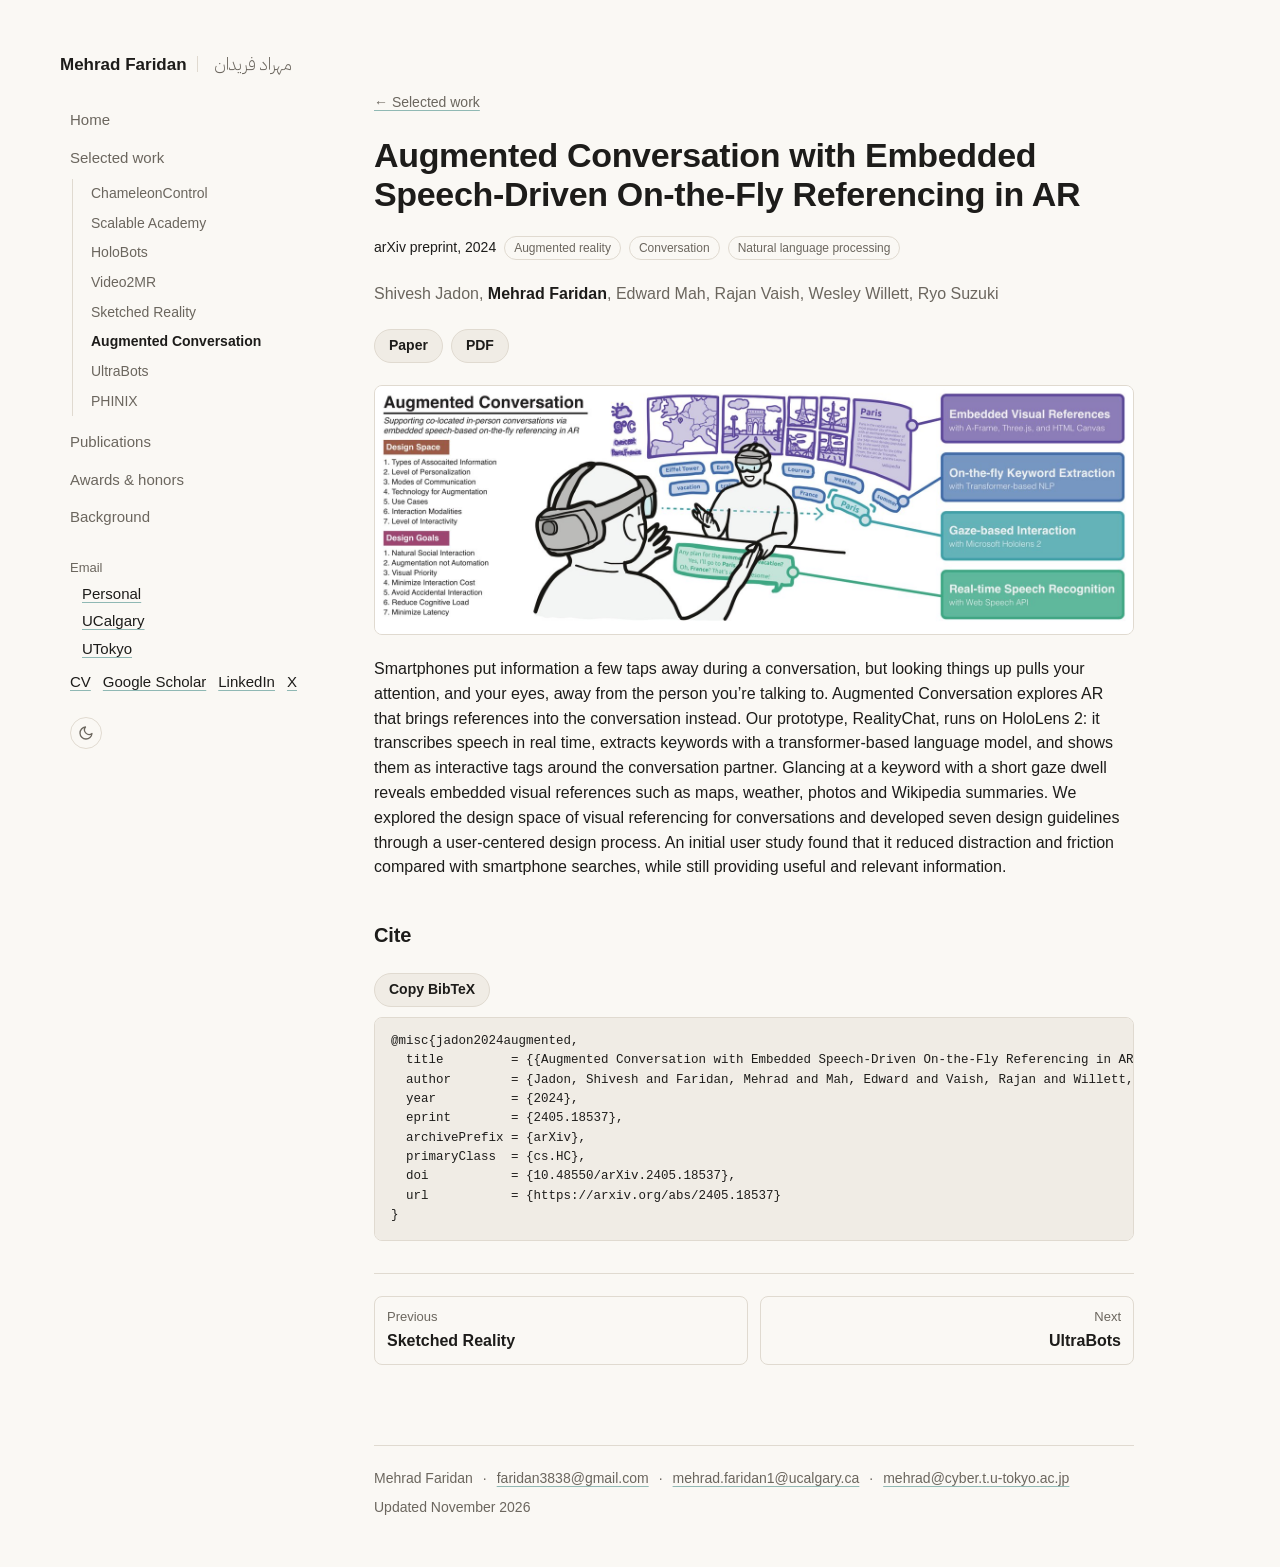
==== work/augmented-conversation/index.html @ f75992b8 "Merge main (email layout) Co-Authored-By: Claude Opus 5.5 <noreply@anthropic.com>" ====
<!doctype html>
<html lang="en">
<head>
<meta charset="utf-8">
<meta name="viewport" content="width=device-width, initial-scale=1, viewport-fit=cover">
<title>Augmented Conversation | Mehrad Faridan</title>
<meta name="description" content="AR that listens to a conversation and places relevant keywords, maps, photos and facts around the person you’re talking to, so you don’t have to reach for your phone.">
<link rel="canonical" href="https://mehradfaridan.github.io/work/augmented-conversation/">
<meta property="og:type" content="article">
<meta property="og:site_name" content="Mehrad Faridan">
<meta property="og:title" content="Augmented Conversation | Mehrad Faridan">
<meta property="og:description" content="AR that listens to a conversation and places relevant keywords, maps, photos and facts around the person you’re talking to, so you don’t have to reach for your phone.">
<meta property="og:url" content="https://mehradfaridan.github.io/work/augmented-conversation/">
<meta property="og:image" content="https://mehradfaridan.github.io/images/og/augmented-conversation.jpg">
<meta property="og:image:width" content="1200">
<meta property="og:image:height" content="630">
<meta name="twitter:card" content="summary_large_image">
<meta name="twitter:site" content="@MehradFaridan">
<link rel="stylesheet" href="/assets/site.css">
<script src="/assets/theme.js"></script>
<script src="/assets/analytics.js" defer></script>
<script src="/assets/nav.js" defer></script>
</head>
<body>

<div class="shell">
  <header class="topbar">
    <a class="brand" href="/#top">Mehrad Faridan<span class="sep" aria-hidden="true"></span> <span class="native" lang="fa" dir="rtl">مهراد فریدان</span></a>
    <button type="button" class="menu-btn" aria-label="Open menu" aria-expanded="false" aria-controls="sidebar"><svg viewBox="0 0 24 24" fill="none" stroke="currentColor" stroke-width="2" stroke-linecap="round" aria-hidden="true"><path d="M4 7h16M4 12h16M4 17h16"/></svg></button>
  </header>

  <aside class="sidebar" id="sidebar" aria-label="Site navigation">
    <div class="side-head">
      <a class="brand" href="/#top">Mehrad Faridan<span class="sep" aria-hidden="true"></span> <span class="native" lang="fa" dir="rtl">مهراد فریدان</span></a>
      <button type="button" class="menu-close" aria-label="Close menu"><svg viewBox="0 0 24 24" fill="none" stroke="currentColor" stroke-width="2" stroke-linecap="round" aria-hidden="true"><path d="M6 6l12 12M18 6L6 18"/></svg></button>
    </div>
    <nav class="side-nav" aria-label="Sections">
      <a href="/#top" data-section="top">Home</a>
      <a href="/#work" data-section="work">Selected work</a>
      <ul class="side-projects">
          <li><a href="/work/chameleoncontrol/">ChameleonControl</a></li>
          <li><a href="/work/scalable-academy/">Scalable Academy</a></li>
          <li><a href="/work/holobots/">HoloBots</a></li>
          <li><a href="/work/video2mr/">Video2MR</a></li>
          <li><a href="/work/sketched-reality/">Sketched Reality</a></li>
          <li><a href="/work/augmented-conversation/" aria-current="page">Augmented Conversation</a></li>
          <li><a href="/work/ultrabots/">UltraBots</a></li>
          <li><a href="/work/phinix/">PHINIX</a></li>
      </ul>
      <a href="/#publications" data-section="publications">Publications</a>
      <a href="/#awards" data-section="awards">Awards &amp; honors</a>
      <a href="/#background" data-section="background">Background</a>
    </nav>
    <div class="side-links">
      <div class="side-email"><span>Email</span><a href="mailto:faridan3838@gmail.com" title="faridan3838@gmail.com">Personal</a><a href="mailto:mehrad.faridan1@ucalgary.ca" title="mehrad.faridan1@ucalgary.ca">UCalgary</a><a href="mailto:mehrad@cyber.t.u-tokyo.ac.jp" title="mehrad@cyber.t.u-tokyo.ac.jp">UTokyo</a></div>
      <a href="/Mehrad_Faridan_CV.pdf">CV</a>
      <a href="https://scholar.google.ca/citations?user=amh7v2EAAAAJ&amp;hl=en">Google Scholar</a>
      <a href="https://www.linkedin.com/in/mehradfaridan/">LinkedIn</a>
      <a href="https://x.com/MehradFaridan">X</a>
    </div>
    <button type="button" class="theme-toggle" aria-label="Switch color theme"><svg class="moon" viewBox="0 0 24 24" fill="none" stroke="currentColor" stroke-width="2" stroke-linecap="round" stroke-linejoin="round" aria-hidden="true"><path d="M21 12.8A9 9 0 1 1 11.2 3a7 7 0 0 0 9.8 9.8z"/></svg><svg class="sun" viewBox="0 0 24 24" fill="none" stroke="currentColor" stroke-width="2" stroke-linecap="round" aria-hidden="true"><circle cx="12" cy="12" r="4"/><path d="M12 2v2M12 20v2M4.9 4.9l1.4 1.4M17.7 17.7l1.4 1.4M2 12h2M20 12h2M4.9 19.1l1.4-1.4M17.7 6.3l1.4-1.4"/></svg></button>
  </aside>
  <div class="scrim" hidden></div>

  <div class="wrap">

  <main>
    <article class="paper">
      <a class="crumb" href="/#work">← Selected work</a>
      <h1>Augmented Conversation with Embedded Speech-Driven On-the-Fly Referencing in AR</h1>
      <div class="tags"><span>arXiv preprint, 2024</span><span class="chip">Augmented reality</span><span class="chip">Conversation</span><span class="chip">Natural language processing</span></div>
      <p class="authors">Shivesh Jadon, <b>Mehrad Faridan</b>, Edward Mah, Rajan Vaish, Wesley Willett, Ryo Suzuki</p>
      <div class="buttons"><a class="btn" href="https://arxiv.org/abs/2405.18537">Paper</a><a class="btn" href="https://arxiv.org/pdf/2405.18537">PDF</a></div>
      <figure class="hero"><img src="/images/augmented-conversation.jpg" alt="Two people talking; one wears an AR headset and sees keywords from the conversation, such as Paris and Eiffel Tower, plus a map, photos, weather and a Wikipedia summary floating around the other person"></figure>
      <p>Smartphones put information a few taps away during a conversation, but looking things up pulls your attention, and your eyes, away from the person you’re talking to. Augmented Conversation explores AR that brings references into the conversation instead. Our prototype, RealityChat, runs on HoloLens 2: it transcribes speech in real time, extracts keywords with a transformer-based language model, and shows them as interactive tags around the conversation partner. Glancing at a keyword with a short gaze dwell reveals embedded visual references such as maps, weather, photos and Wikipedia summaries. We explored the design space of visual referencing for conversations and developed seven design guidelines through a user-centered design process. An initial user study found that it reduced distraction and friction compared with smartphone searches, while still providing useful and relevant information.</p>
      <h2 id="cite">Cite</h2>
      <div class="cite">
        <button type="button" class="btn" data-copy="bibtex">Copy BibTeX</button>
        <pre id="bibtex">@misc{jadon2024augmented,
  title         = {{Augmented Conversation with Embedded Speech-Driven On-the-Fly Referencing in AR}},
  author        = {Jadon, Shivesh and Faridan, Mehrad and Mah, Edward and Vaish, Rajan and Willett, Wesley and Suzuki, Ryo},
  year          = {2024},
  eprint        = {2405.18537},
  archivePrefix = {arXiv},
  primaryClass  = {cs.HC},
  doi           = {10.48550/arXiv.2405.18537},
  url           = {https://arxiv.org/abs/2405.18537}
}</pre>
      </div>
      <nav class="pager" aria-label="More projects">
        <a class="prev" href="/work/sketched-reality/"><small>Previous</small><b>Sketched Reality</b></a>
        <a class="next" href="/work/ultrabots/"><small>Next</small><b>UltraBots</b></a>
      </nav>
    </article>
  </main>

  <footer>
    <div class="contact"><span>Mehrad Faridan</span><span><a href="mailto:faridan3838@gmail.com">faridan3838@gmail.com</a></span><span><a href="mailto:mehrad.faridan1@ucalgary.ca">mehrad.faridan1@ucalgary.ca</a></span><span><a href="mailto:mehrad@cyber.t.u-tokyo.ac.jp">mehrad@cyber.t.u-tokyo.ac.jp</a></span></div>
    <span>Updated November 2026</span>
  </footer>
  </div>
</div>

<script src="/assets/copy.js" defer></script>
</body>
</html>
---- assets/site.css ----
/* Layout: one quiet 720px column, Nandi-style: intro, work grouped by research theme, full list, background.
   Colors: light is warm paper with a deep teal accent; dark is charcoal with a soft green accent.
   Follows the system setting unless the visitor picks one with the header toggle (data-theme on <html>). */
:root {
  --bg: #faf8f4;
  --surface: #f0ece5;
  --line: #e0dad0;
  --fg: #1d1c1a;
  --muted: #6b665e;
  --accent: #0e6b66;
  --accent-ink: #ffffff;
  --tag: #e8e2d8;
  --wash: rgba(14,107,102,0.07);
  --underline: rgba(14,107,102,0.45);
  --underline-soft: rgba(14,107,102,0.35);
  --award: #0e6b66;
  --award-ink: #ffffff;
  --font: "Helvetica Neue", Helvetica, Arial, sans-serif;
  --mono: ui-monospace, "SF Mono", Menlo, Consolas, monospace;
  color-scheme: light;
}
@media (prefers-color-scheme: dark) {
  :root:not([data-theme="light"]) {
    --bg: #151515; --surface: #1f1f1f; --line: #2f2f2f; --fg: #ececec; --muted: #9b9b9b; --tag: #272727;
    --accent: #8fd0a8; --accent-ink: #1d1c1a; --wash: rgba(143,208,168,0.09);
    --underline: rgba(143,208,168,0.45); --underline-soft: rgba(143,208,168,0.35);
    --award: #8fd0a8; --award-ink: #1d1c1a; color-scheme: dark;
  }
}
:root[data-theme="dark"] {
  --bg: #151515; --surface: #1f1f1f; --line: #2f2f2f; --fg: #ececec; --muted: #9b9b9b; --tag: #272727;
  --accent: #8fd0a8; --accent-ink: #1d1c1a; --wash: rgba(143,208,168,0.09);
  --underline: rgba(143,208,168,0.45); --underline-soft: rgba(143,208,168,0.35);
  --award: #8fd0a8; --award-ink: #1d1c1a; color-scheme: dark;
}

* { box-sizing: border-box; }
img { max-width: 100%; }
[hidden]:not([hidden=until-found i]) { display: none !important; }
body {
  background: var(--bg); color: var(--fg); font-family: var(--font);
  font-size: 16px; line-height: 1.55; -webkit-font-smoothing: antialiased;
  padding-left: max(16px, env(safe-area-inset-left, 0px));
  padding-right: max(16px, env(safe-area-inset-right, 0px));
}
body::before { content: ""; position: fixed; inset: 0 0 auto; height: env(safe-area-inset-top, 0px); z-index: 10; background: var(--bg); }
a { color: inherit; text-decoration: underline; text-decoration-color: var(--underline); text-underline-offset: 3px; }
a:hover { text-decoration-color: var(--accent); }
a:focus-visible { outline: 2px solid var(--accent); outline-offset: 2px; border-radius: 2px; }
.wrap { max-width: 720px; margin: 0 auto; }

.brand { font-weight: 700; text-decoration: none; white-space: nowrap; }

main { display: flex; flex-direction: column; gap: 64px; padding-block: 48px 40px; }
h1 { font-size: clamp(30px, 5vw, 38px); line-height: 1.15; margin: 0 0 14px; letter-spacing: -0.01em; }
h2 { font-size: 24px; margin: 0 0 20px; letter-spacing: -0.005em; text-wrap: balance; }
h3 { font-size: 18px; margin: 0; text-wrap: balance; }
p { margin: 0; }

.intro { display: grid; grid-template-columns: 200px 1fr; gap: 24px; align-items: start; }
.intro-text { display: flex; flex-direction: column; gap: 14px; min-width: 0; }
.photo {
  width: 200px; aspect-ratio: 1 / 1.15; max-width: 100%; border-radius: 8px;
  background: var(--surface); border: 1px solid var(--line);
  display: grid; place-items: center;
}
img.photo { display: block; height: auto; object-fit: cover; }
.photo span { font-size: 40px; font-weight: 300; letter-spacing: 0.06em; color: var(--muted); }
.looking { font-size: 18px; line-height: 1.45; font-weight: 700; text-wrap: pretty; }
.looking em { font-style: normal; color: var(--accent); }
.stack { font-size: 14px; color: var(--muted); }
.stack b { color: var(--fg); font-weight: 700; }
.links { display: flex; flex-wrap: wrap; gap: 6px 18px; font-size: 15px; color: var(--muted); }
.links span { user-select: all; }


.lede { font-size: clamp(22px, 3.4vw, 26px); line-height: 1.25; font-weight: 700; margin: 0 0 36px; text-wrap: balance; }
.lede em { font-style: normal; color: var(--accent); }
.theme { display: flex; flex-direction: column; gap: 8px; }
.theme + .theme { margin-top: 44px; }
.theme > p { color: var(--muted); max-width: 62ch; }
.projects { display: flex; flex-direction: column; gap: 26px; margin-top: 18px; }
.project { display: grid; grid-template-columns: 200px 1fr; gap: 20px; align-items: start; }
.project > div { min-width: 0; display: flex; flex-direction: column; gap: 6px; }
.media {
  width: 200px; max-width: 100%; aspect-ratio: 16 / 9; border-radius: 6px; border: 1px dashed var(--line);
  background: repeating-linear-gradient(135deg, var(--surface) 0 10px, var(--tag) 10px 20px);
  display: grid; place-items: center; color: var(--muted); font-size: 12px; text-align: center; padding: 8px;
}
.meta { display: flex; flex-wrap: wrap; gap: 6px; align-items: center; font-size: 13px; color: var(--muted); }
.pill { font-size: 12px; font-weight: 700; padding: 2px 9px; border-radius: 999px; background: var(--award); color: var(--award-ink); }
.project p { font-size: 15px; }
.role { color: var(--muted); font-size: 14px; }

.pubs { display: flex; flex-direction: column; gap: 18px; }
.pub { display: grid; grid-template-columns: 44px 1fr; gap: 12px; font-size: 15px; }
.pub .tag { font-family: var(--mono); font-size: 13px; color: var(--muted); padding-top: 2px; }
.pub .t { font-weight: 700; display: block; }
.pub .a { color: var(--muted); display: block; }
.pub .a b { color: var(--fg); }
.pub .v { color: var(--muted); font-size: 14px; }
.note { color: var(--muted); font-size: 13px; margin-top: 6px; }

.bg { display: flex; flex-direction: column; gap: 16px; }
.bg-row { display: grid; grid-template-columns: 140px 1fr; gap: 20px; font-size: 15px; }
.bg-row .when { color: var(--muted); font-variant-numeric: tabular-nums; }
.bg-row .sub { color: var(--muted); display: block; }

/* Background timeline: assets/timeline.js draws the lines in the left gutter */
.tl { list-style: none; margin: 0; padding: 0; position: relative; display: flex; flex-direction: column; gap: 30px; }
.tl.drawn, .tl.drawn + .tl-edu { padding-left: 64px; }
.tl svg { position: absolute; left: 0; top: 0; overflow: visible; pointer-events: none; }
.tl path { fill: none; stroke: var(--accent); stroke-width: 2; stroke-linecap: round; }
.tl circle { fill: var(--bg); stroke: var(--accent); stroke-width: 2; }
.tl .tl-row { display: block; font-size: 15px; }
.tl .tl-row .when { display: block; font-size: 13px; line-height: 18px; margin-bottom: 2px; }
.tl-edu { margin: 30px 0 0; font-size: 15px; color: var(--muted); }

footer { border-top: 1px solid var(--line); padding-block: 22px 40px; color: var(--muted); font-size: 14px; display: flex; flex-wrap: wrap; justify-content: space-between; gap: 8px; }
footer .contact { flex-basis: 100%; display: flex; flex-wrap: wrap; gap: 4px 0; }
footer .contact > span + span::before { content: "·"; margin: 0 10px; }
@media (max-width: 600px) {
  footer .contact { flex-direction: column; }
  footer .contact > span + span::before { content: none; }
}

.lede { margin: 0 0 36px; text-wrap: balance; }
.flip-verb { background: none; border: 0; padding: 0; margin: 0; font: inherit; line-height: inherit; color: var(--accent); cursor: pointer; vertical-align: baseline; }
.flip-verb:focus-visible { outline: 2px solid var(--accent); outline-offset: 3px; border-radius: 3px; }
.verb-roll { display: inline-grid; vertical-align: baseline; transition: width .6s cubic-bezier(.2,.7,.2,1); overflow: hidden; clip-path: inset(0 -0.2em -0.3em); line-height: inherit; }
.verb-roll .w { text-decoration: underline; text-decoration-thickness: 3px; text-underline-offset: 0.18em; text-decoration-color: var(--accent); }
.verb-roll > span { grid-area: 1 / 1; white-space: nowrap; justify-self: start; }
.roll-in { animation: rollIn .6s cubic-bezier(.2,.7,.2,1) both; }
.roll-out { animation: rollOut .6s cubic-bezier(.2,.7,.2,1) both; }
@keyframes rollIn { from { opacity: 0; transform: translateY(100%); } to { opacity: 1; transform: none; } }
@keyframes rollOut { from { opacity: 1; transform: none; } to { opacity: 0; transform: translateY(-100%); } }
.project { padding: 10px 12px; margin: -10px -12px; border-radius: 8px; scroll-margin-top: 90px;
  background-image: linear-gradient(90deg, var(--wash), var(--wash)); background-repeat: no-repeat; background-size: 0 100%;
  transition: background-size .6s cubic-bezier(.2,.7,.2,1), box-shadow .3s; }
.project.is-on { background-size: 100% 100%; box-shadow: inset 3px 0 0 var(--accent); }
.project.is-on h3 { color: var(--accent); }
.project.is-on .media { border-color: var(--accent); border-style: solid; }
.verb-tag { display: none; }
.project.is-on .verb-tag { display: inline-block; margin-left: 10px; vertical-align: 2px; font-size: 12px; font-weight: 700; padding: 1px 8px; border-radius: 999px; background: var(--accent); color: var(--accent-ink); animation: tagIn .5s cubic-bezier(.2,.7,.2,1) both; }
@keyframes tagIn { from { opacity: 0; transform: translateY(4px); } to { opacity: 1; transform: none; } }
@media (prefers-reduced-motion: reduce) {
  .roll-in, .roll-out, .project.is-on .verb-tag { animation: none; }
  .roll-out { display: none; }
  .verb-roll, .project { transition: none; }
}

@media (max-width: 600px) {
  .intro { grid-template-columns: 1fr; }
  .photo { width: 168px; }
  .project { grid-template-columns: 1fr; }
  .media { width: 100%; }
  .bg-row { grid-template-columns: 1fr; gap: 2px 0; }
}
@media (prefers-reduced-motion: reduce) { html { scroll-behavior: auto; } }
html { scroll-behavior: smooth; }
section { scroll-margin-top: 80px; }

/* Linked work cards: the whole card is a link to the project page. */
a.project { color: inherit; text-decoration: none; }
a.project:hover h3 { text-decoration: underline; text-decoration-color: var(--accent); text-underline-offset: 3px; }
a.project:focus-visible { outline: 2px solid var(--accent); outline-offset: 2px; }
.thumb { width: 200px; max-width: 100%; aspect-ratio: 16 / 9; border-radius: 6px; border: 1px solid var(--line); background: #fff; overflow: hidden; }
.thumb img { display: block; width: 100%; height: 100%; object-fit: cover; }
.project.is-on .thumb { border-color: var(--accent); }
.pub-links { display: flex; flex-wrap: wrap; gap: 4px 14px; font-size: 14px; margin-top: 2px; }
.pub .t a { text-decoration-color: var(--underline-soft); }

/* Project pages */
.crumb { font-size: 14px; color: var(--muted); }
.crumb a { text-decoration: none; }
.crumb a:hover { color: var(--fg); }
.paper { display: flex; flex-direction: column; gap: 22px; padding-block: 36px 40px; }
.paper h1 { font-size: clamp(26px, 4.4vw, 34px); margin: 0; text-wrap: balance; }
.paper .tags { display: flex; flex-wrap: wrap; gap: 6px 8px; align-items: center; font-size: 14px; }
.chip { font-size: 12px; padding: 2px 9px; border-radius: 999px; border: 1px solid var(--line); color: var(--muted); }
.authors { color: var(--muted); }
.authors b { color: var(--fg); }
.authors .eq { font-size: 13px; display: block; margin-top: 2px; }
.buttons { display: flex; flex-wrap: wrap; gap: 8px; }
.btn { font-size: 14px; font-weight: 700; text-decoration: none; padding: 6px 14px; border-radius: 999px; border: 1px solid var(--line); background: var(--surface); color: var(--fg); cursor: pointer; font-family: inherit; line-height: 1.4; }
.btn:hover { border-color: var(--accent); color: var(--accent); }
.hero { margin: 0; border-radius: 8px; border: 1px solid var(--line); background: #fff; overflow: hidden; }
.hero img { display: block; width: 100%; height: auto; }
.hero.tall img { max-height: 460px; width: auto; margin: 0 auto; }
.hero.empty { aspect-ratio: 16 / 7; display: grid; place-items: center; color: var(--muted); font-size: 13px; text-align: center; padding: 16px;
  background: repeating-linear-gradient(135deg, var(--surface) 0 10px, var(--tag) 10px 20px); border-style: dashed; }
.paper h2 { font-size: 20px; margin: 18px 0 0; }
.videos { display: grid; gap: 20px; }
.video { display: flex; flex-direction: column; gap: 8px; }
.video span { font-size: 14px; color: var(--muted); }
.frame { position: relative; aspect-ratio: 16 / 9; border-radius: 8px; overflow: hidden; background: var(--surface); }
.frame iframe { position: absolute; inset: 0; width: 100%; height: 100%; border: 0; }
.cite { display: flex; flex-direction: column; gap: 10px; align-items: flex-start; }
.cite pre { margin: 0; width: 100%; overflow-x: auto; padding: 14px 16px; border-radius: 8px; background: var(--surface); border: 1px solid var(--line); font: 12.5px/1.55 var(--mono); color: var(--fg); }
.pager { display: grid; grid-template-columns: 1fr 1fr; gap: 12px; border-top: 1px solid var(--line); padding-top: 22px; margin-top: 10px; }
.pager a { text-decoration: none; display: flex; flex-direction: column; gap: 2px; padding: 10px 12px; border-radius: 8px; border: 1px solid var(--line); min-width: 0; }
.pager a:hover { border-color: var(--accent); }
.pager small { color: var(--muted); font-size: 13px; }
.pager b { overflow-wrap: anywhere; }
.pager .next { text-align: right; grid-column: 2; }
@media (max-width: 600px) {
  .thumb { width: 100%; }
  .paper { padding-block: 24px 32px; gap: 18px; }
}
.project > .thumb { display: block; }
@media (max-width: 600px) {
  .brand { white-space: nowrap; }
}
.btn.placeholder { border-style: dashed; color: var(--muted); background: transparent; cursor: default; font-weight: 400; }
.btn.placeholder:hover { border-color: var(--line); color: var(--muted); }
.frame.empty { display: grid; place-items: center; color: var(--muted); font-size: 13px; border: 1px dashed var(--line);
  background: repeating-linear-gradient(135deg, var(--surface) 0 10px, var(--tag) 10px 20px); }

/* Light/dark toggle in the header */
.theme-toggle { display: inline-grid; place-items: center; width: 32px; height: 32px; padding: 0; border-radius: 999px; border: 1px solid var(--line); background: none; color: var(--muted); cursor: pointer; }
.theme-toggle:hover { color: var(--fg); border-color: var(--muted); }
.theme-toggle:focus-visible { outline: 2px solid var(--accent); outline-offset: 2px; }
.theme-toggle svg { width: 16px; height: 16px; }
.theme-toggle .sun { display: none; }
:root[data-theme="dark"] .theme-toggle .sun { display: block; }
:root[data-theme="dark"] .theme-toggle .moon { display: none; }
@media (prefers-color-scheme: dark) {
  :root:not([data-theme="light"]) .theme-toggle .sun { display: block; }
  :root:not([data-theme="light"]) .theme-toggle .moon { display: none; }
}
@media (max-width: 600px) { .theme-toggle { width: 28px; height: 28px; } }
/* Name in Persian: IBM Plex Sans Arabic Light, subset to just the letters of the name (assets/fonts, OFL licensed) */
@font-face { font-family: "Name Persian"; src: url("/assets/fonts/plex-arabic-light-name.woff2") format("woff2"); font-weight: 300; font-style: normal; font-display: swap; }
.brand .sep { display: inline-block; width: 1px; height: 0.95em; background: var(--line); margin: 0 2px 0 10px; vertical-align: -0.12em; }
.brand .native { font-family: "Name Persian", "SF Arabic", "Geeza Pro", "Segoe UI", Tahoma, sans-serif; font-weight: 300; color: var(--muted); margin-left: 10px; unicode-bidi: isolate; }

/* PHINIX page: credits under borrowed media, a smaller figure, and self-hosted video */
.credit { font-size: 12px; color: var(--muted); margin-top: -14px; }
.hero.small { max-width: 360px; }
.frame video { position: absolute; inset: 0; width: 100%; height: 100%; background: #000; }

/* Collaborating organizations on each project card, from the papers' author affiliations */
.with { display: flex; flex-wrap: wrap; gap: 6px; margin-top: 4px; }
.with span { display: inline-flex; align-items: center; gap: 6px; font-size: 12px; color: var(--muted); padding: 2px 8px 2px 3px; border: 1px solid var(--line); border-radius: 999px; background: var(--surface); }
.with img { width: 18px; height: 18px; object-fit: contain; background: #fff; border-radius: 50%; padding: 2px; }

/* Site navigation: sticky sidebar on wide screens, slide-in menu below 1000px (like Nandi's) */
.shell { max-width: 720px; margin: 0 auto; }
.topbar { position: sticky; top: env(safe-area-inset-top, 0px); z-index: 20; display: flex; align-items: center; justify-content: space-between; gap: 12px; padding-block: 12px; background: var(--bg); border-bottom: 1px solid var(--line); }
.menu-btn, .menu-close { display: grid; place-items: center; width: 40px; height: 40px; padding: 0; border-radius: 10px; border: 1px solid var(--line); background: none; color: var(--fg); cursor: pointer; flex: none; }
.menu-btn svg, .menu-close svg { width: 20px; height: 20px; }
.menu-btn:focus-visible, .menu-close:focus-visible { outline: 2px solid var(--accent); outline-offset: 2px; }
.sidebar { position: fixed; inset: 0 auto 0 0; z-index: 40; width: min(320px, 86vw); overflow-y: auto; background: var(--bg); border-right: 1px solid var(--line);
  padding: 16px 20px 32px; display: flex; flex-direction: column; gap: 24px;
  transform: translateX(-102%); visibility: hidden; transition: transform .25s ease, visibility 0s linear .25s; }
.sidebar.open { transform: none; visibility: visible; transition: transform .25s ease; }
.scrim { position: fixed; inset: 0; z-index: 30; background: rgba(0, 0, 0, 0.45); }
.side-head { display: flex; align-items: center; justify-content: space-between; gap: 12px; }
.side-head .brand { font-size: 17px; }
.side-nav { display: flex; flex-direction: column; gap: 2px; }
.side-nav a { display: block; padding: 6px 10px; border-radius: 8px; color: var(--muted); text-decoration: none; font-size: 15px; }
.side-nav a:hover { color: var(--fg); background: var(--surface); }
.side-nav a.active, .side-nav a[aria-current="page"] { color: var(--fg); font-weight: 700; }
.side-projects { list-style: none; margin: 2px 0 6px 12px; padding: 0 0 0 8px; border-left: 1px solid var(--line); }
.side-projects a { font-size: 14px; padding: 4px 10px; }
.side-links { display: flex; flex-wrap: wrap; gap: 6px 12px; font-size: 15px; padding: 0 10px; }
.side-email { flex-basis: 100%; display: flex; flex-direction: column; align-items: flex-start; gap: 4px; margin-bottom: 4px; }
.side-email span { color: var(--muted); font-size: 13px; }
.side-email a { margin-left: 12px; }
.sidebar .theme-toggle { margin-left: 10px; }
section, .project { scroll-margin-top: 84px; }
@media (min-width: 1000px) {
  .shell { max-width: 1160px; display: grid; grid-template-columns: 250px minmax(0, 1fr); gap: 64px; }
  .topbar, .menu-close, .scrim { display: none; }
  .sidebar { position: sticky; top: 0; height: 100vh; width: auto; transform: none; visibility: visible; transition: none; z-index: 1;
    background: none; border-right: 0; padding: 44px 0 32px; }
  .wrap { max-width: 760px; margin: 0; }
  section, .project { scroll-margin-top: 28px; }
}
@media (prefers-reduced-motion: reduce) { .sidebar, .sidebar.open { transition: none; } }
.with img[src$="/snap.png"] { padding: 0; background: #fffc00; }

/* Intro: text wraps around the photo (no empty column under it), stacked on phones */
.intro { display: block; }
.intro::after { content: ""; display: block; clear: both; }
.intro .photo { float: left; margin: 6px 28px 10px 0; }
.intro-text { display: block; }
.intro-text > h1 { margin-bottom: 0; }
.intro-text > * + * { margin-top: 14px; }
@media (max-width: 600px) {
  .intro .photo { float: none; margin: 0 0 20px; }
}

/* Short laptop screens: tighten the sidebar so it fits without scrolling */
@media (min-width: 1000px) and (max-height: 780px) {
  .sidebar { padding-top: 30px; padding-bottom: 20px; gap: 16px; }
  .side-nav a { padding-top: 4px; padding-bottom: 4px; }
}
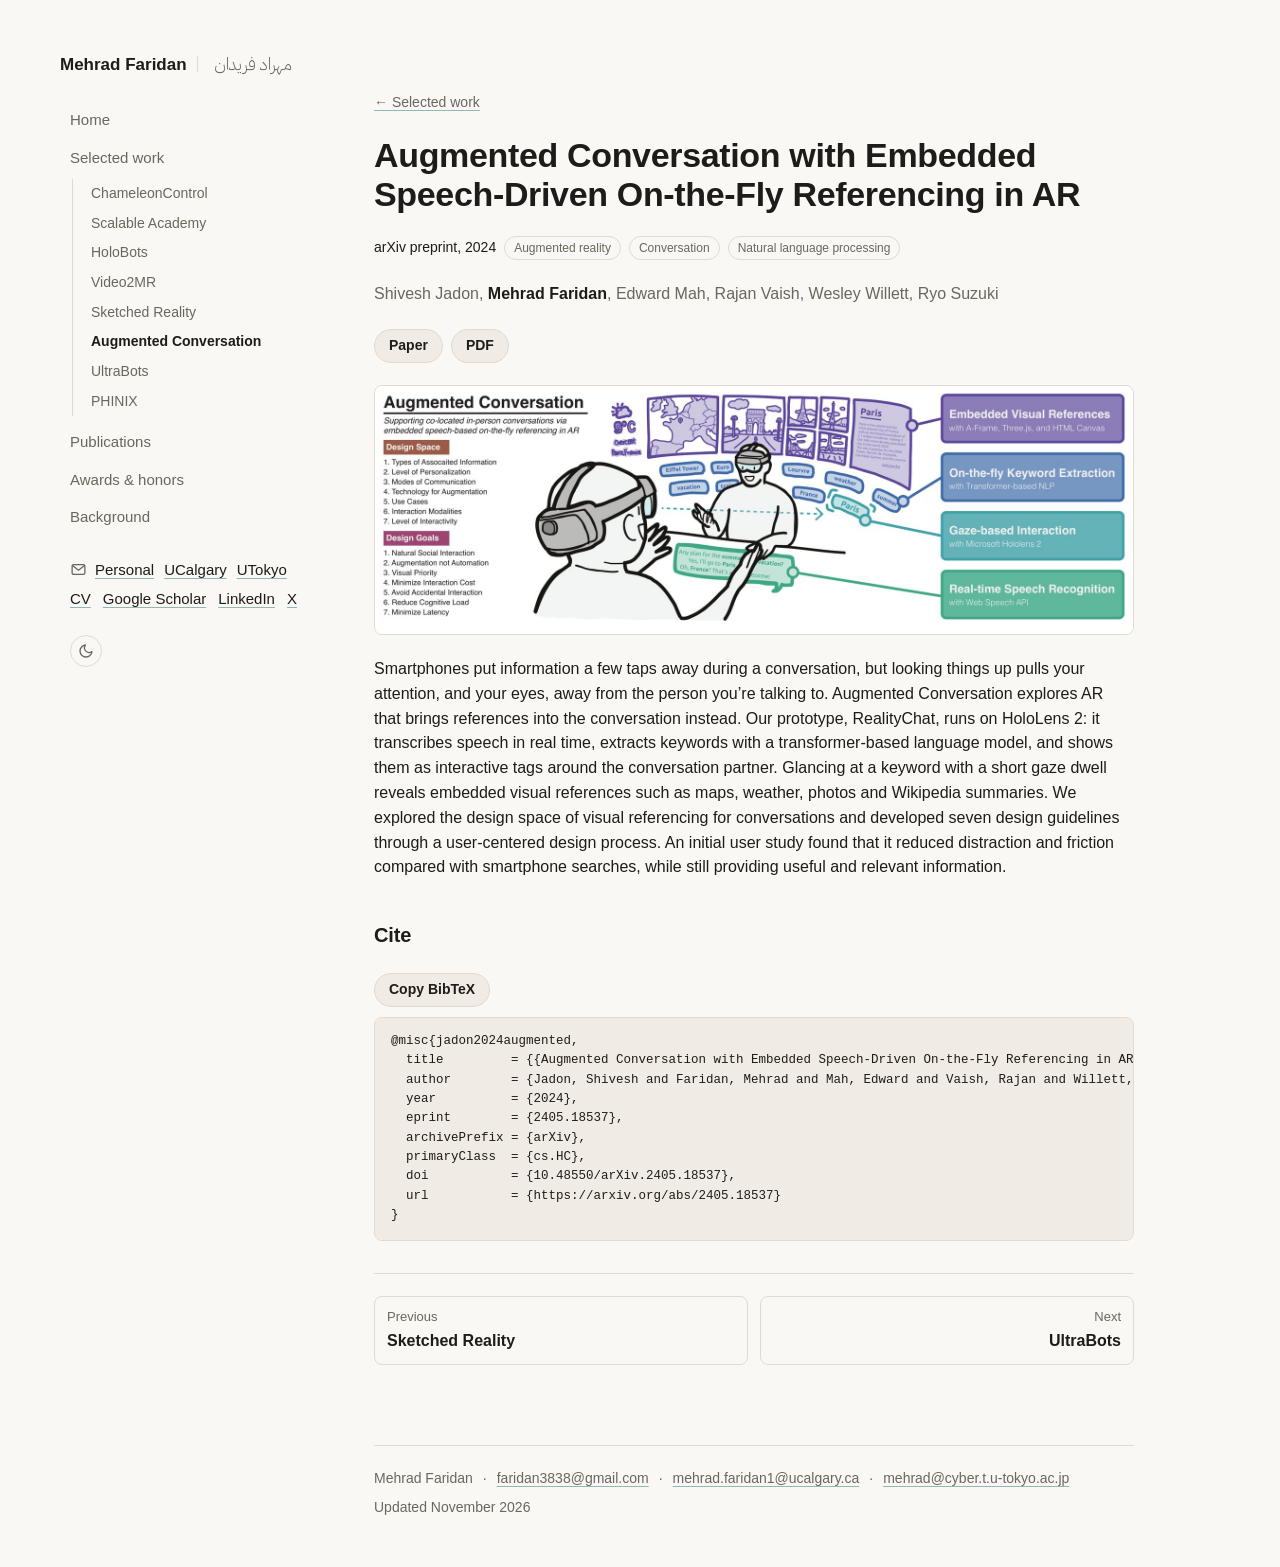
==== commit 1b3c77c7: "Merge main (sidebar email row) Co-Authored-By: Claude Opus 5.5 <noreply@anthropic.com>" ====
--- a/work/augmented-conversation/index.html
+++ b/work/augmented-conversation/index.html
@@ -52,7 +52,7 @@
       <a href="/#background" data-section="background">Background</a>
     </nav>
     <div class="side-links">
-      <div class="side-email"><span>Email</span><a href="mailto:faridan3838@gmail.com" title="faridan3838@gmail.com">Personal</a><a href="mailto:mehrad.faridan1@ucalgary.ca" title="mehrad.faridan1@ucalgary.ca">UCalgary</a><a href="mailto:mehrad@cyber.t.u-tokyo.ac.jp" title="mehrad@cyber.t.u-tokyo.ac.jp">UTokyo</a></div>
+      <div class="side-email" role="group" aria-label="Email"><svg class="mail-icon" viewBox="0 0 24 24" fill="none" stroke="currentColor" stroke-width="1.8" stroke-linecap="round" stroke-linejoin="round" aria-hidden="true"><rect x="3" y="5" width="18" height="14" rx="2"/><path d="M3.5 6.5l8.5 6.5 8.5-6.5"/></svg><a href="mailto:faridan3838@gmail.com" title="faridan3838@gmail.com">Personal</a><a href="mailto:mehrad.faridan1@ucalgary.ca" title="mehrad.faridan1@ucalgary.ca">UCalgary</a><a href="mailto:mehrad@cyber.t.u-tokyo.ac.jp" title="mehrad@cyber.t.u-tokyo.ac.jp">UTokyo</a></div>
       <a href="/Mehrad_Faridan_CV.pdf">CV</a>
       <a href="https://scholar.google.ca/citations?user=amh7v2EAAAAJ&amp;hl=en">Google Scholar</a>
       <a href="https://www.linkedin.com/in/mehradfaridan/">LinkedIn</a>
--- a/assets/site.css
+++ b/assets/site.css
@@ -264,9 +264,8 @@
 .side-projects { list-style: none; margin: 2px 0 6px 12px; padding: 0 0 0 8px; border-left: 1px solid var(--line); }
 .side-projects a { font-size: 14px; padding: 4px 10px; }
 .side-links { display: flex; flex-wrap: wrap; gap: 6px 12px; font-size: 15px; padding: 0 10px; }
-.side-email { flex-basis: 100%; display: flex; flex-direction: column; align-items: flex-start; gap: 4px; margin-bottom: 4px; }
-.side-email span { color: var(--muted); font-size: 13px; }
-.side-email a { margin-left: 12px; }
+.side-email { flex-basis: 100%; display: flex; align-items: center; gap: 10px; }
+.side-email .mail-icon { width: 17px; height: 17px; flex: none; color: var(--muted); margin-right: -2px; }
 .sidebar .theme-toggle { margin-left: 10px; }
 section, .project { scroll-margin-top: 84px; }
 @media (min-width: 1000px) {
@@ -290,9 +289,3 @@
 @media (max-width: 600px) {
   .intro .photo { float: none; margin: 0 0 20px; }
 }
-
-/* Short laptop screens: tighten the sidebar so it fits without scrolling */
-@media (min-width: 1000px) and (max-height: 780px) {
-  .sidebar { padding-top: 30px; padding-bottom: 20px; gap: 16px; }
-  .side-nav a { padding-top: 4px; padding-bottom: 4px; }
-}
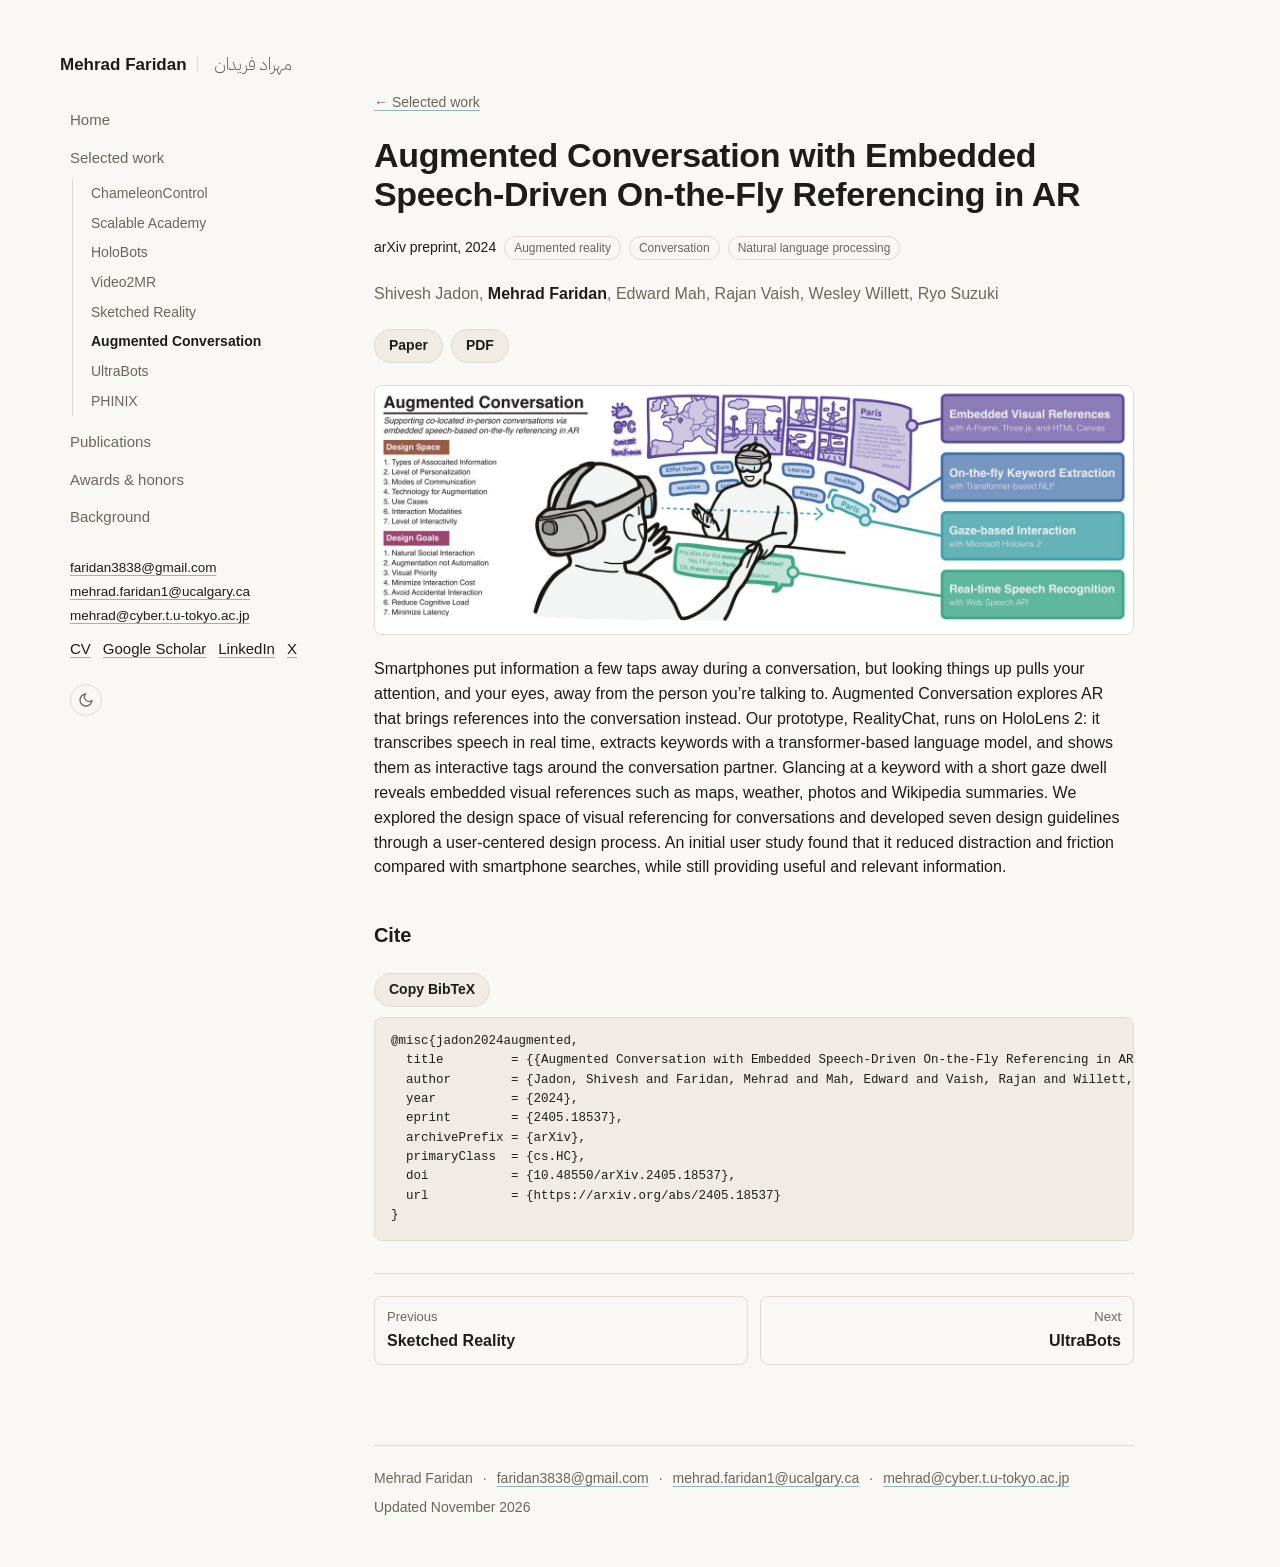
==== commit e617d02f: "Merge main (sidebar emails) Co-Authored-By: Claude Opus 5.5 <noreply@anthropic.com>" ====
--- a/work/augmented-conversation/index.html
+++ b/work/augmented-conversation/index.html
@@ -52,7 +52,7 @@
       <a href="/#background" data-section="background">Background</a>
     </nav>
     <div class="side-links">
-      <div class="side-email" role="group" aria-label="Email"><svg class="mail-icon" viewBox="0 0 24 24" fill="none" stroke="currentColor" stroke-width="1.8" stroke-linecap="round" stroke-linejoin="round" aria-hidden="true"><rect x="3" y="5" width="18" height="14" rx="2"/><path d="M3.5 6.5l8.5 6.5 8.5-6.5"/></svg><a href="mailto:faridan3838@gmail.com" title="faridan3838@gmail.com">Personal</a><a href="mailto:mehrad.faridan1@ucalgary.ca" title="mehrad.faridan1@ucalgary.ca">UCalgary</a><a href="mailto:mehrad@cyber.t.u-tokyo.ac.jp" title="mehrad@cyber.t.u-tokyo.ac.jp">UTokyo</a></div>
+      <div class="side-email"><a href="mailto:faridan3838@gmail.com">faridan3838@gmail.com</a><a href="mailto:mehrad.faridan1@ucalgary.ca">mehrad.faridan1@ucalgary.ca</a><a href="mailto:mehrad@cyber.t.u-tokyo.ac.jp">mehrad@cyber.t.u-tokyo.ac.jp</a></div>
       <a href="/Mehrad_Faridan_CV.pdf">CV</a>
       <a href="https://scholar.google.ca/citations?user=amh7v2EAAAAJ&amp;hl=en">Google Scholar</a>
       <a href="https://www.linkedin.com/in/mehradfaridan/">LinkedIn</a>
--- a/assets/site.css
+++ b/assets/site.css
@@ -264,8 +264,7 @@
 .side-projects { list-style: none; margin: 2px 0 6px 12px; padding: 0 0 0 8px; border-left: 1px solid var(--line); }
 .side-projects a { font-size: 14px; padding: 4px 10px; }
 .side-links { display: flex; flex-wrap: wrap; gap: 6px 12px; font-size: 15px; padding: 0 10px; }
-.side-email { flex-basis: 100%; display: flex; align-items: center; gap: 10px; }
-.side-email .mail-icon { width: 17px; height: 17px; flex: none; color: var(--muted); margin-right: -2px; }
+.side-email { flex-basis: 100%; display: flex; flex-direction: column; align-items: flex-start; gap: 3px; font-size: 13.5px; margin-bottom: 4px; }
 .sidebar .theme-toggle { margin-left: 10px; }
 section, .project { scroll-margin-top: 84px; }
 @media (min-width: 1000px) {
@@ -289,3 +288,9 @@
 @media (max-width: 600px) {
   .intro .photo { float: none; margin: 0 0 20px; }
 }
+
+/* Short laptop screens: tighten the sidebar so it fits without scrolling */
+@media (min-width: 1000px) and (max-height: 780px) {
+  .sidebar { gap: 18px; }
+  .side-nav a { padding-top: 4px; padding-bottom: 4px; }
+}
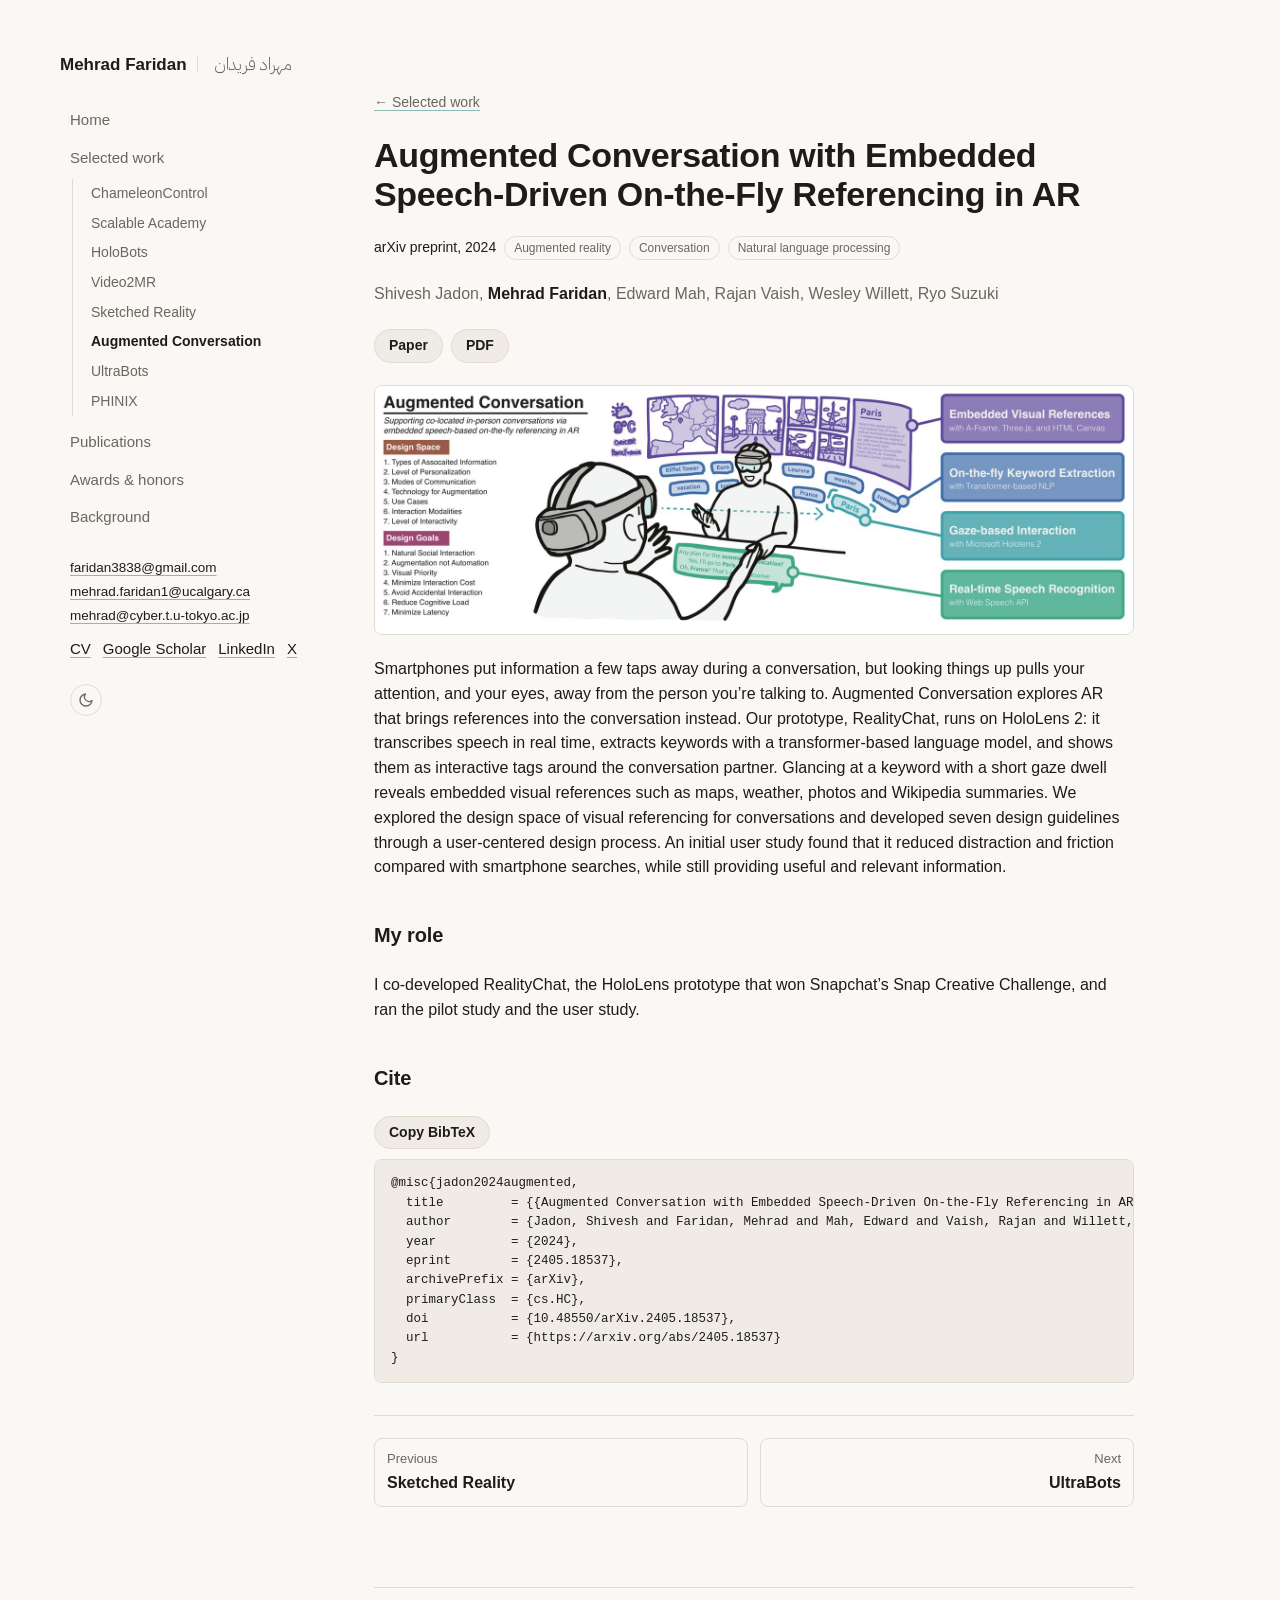
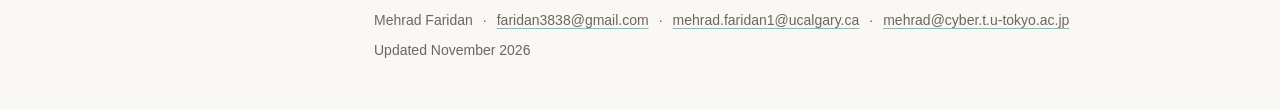
==== commit 35e4484e: "Merge main (My role sections) Co-Authored-By: Claude Opus 5.5 <noreply@anthropic.com>" ====
--- a/work/augmented-conversation/index.html
+++ b/work/augmented-conversation/index.html
@@ -73,6 +73,8 @@
       <div class="buttons"><a class="btn" href="https://arxiv.org/abs/2405.18537">Paper</a><a class="btn" href="https://arxiv.org/pdf/2405.18537">PDF</a></div>
       <figure class="hero"><img src="/images/augmented-conversation.jpg" alt="Two people talking; one wears an AR headset and sees keywords from the conversation, such as Paris and Eiffel Tower, plus a map, photos, weather and a Wikipedia summary floating around the other person"></figure>
       <p>Smartphones put information a few taps away during a conversation, but looking things up pulls your attention, and your eyes, away from the person you’re talking to. Augmented Conversation explores AR that brings references into the conversation instead. Our prototype, RealityChat, runs on HoloLens 2: it transcribes speech in real time, extracts keywords with a transformer-based language model, and shows them as interactive tags around the conversation partner. Glancing at a keyword with a short gaze dwell reveals embedded visual references such as maps, weather, photos and Wikipedia summaries. We explored the design space of visual referencing for conversations and developed seven design guidelines through a user-centered design process. An initial user study found that it reduced distraction and friction compared with smartphone searches, while still providing useful and relevant information.</p>
+      <h2 id="role">My role</h2>
+      <p>I co-developed RealityChat, the HoloLens prototype that won Snapchat’s Snap Creative Challenge, and ran the pilot study and the user study.</p>
       <h2 id="cite">Cite</h2>
       <div class="cite">
         <button type="button" class="btn" data-copy="bibtex">Copy BibTeX</button>
--- a/assets/site.css
+++ b/assets/site.css
@@ -90,7 +90,6 @@
 .meta { display: flex; flex-wrap: wrap; gap: 6px; align-items: center; font-size: 13px; color: var(--muted); }
 .pill { font-size: 12px; font-weight: 700; padding: 2px 9px; border-radius: 999px; background: var(--award); color: var(--award-ink); }
 .project p { font-size: 15px; }
-.role { color: var(--muted); font-size: 14px; }
 
 .pubs { display: flex; flex-direction: column; gap: 18px; }
 .pub { display: grid; grid-template-columns: 44px 1fr; gap: 12px; font-size: 15px; }
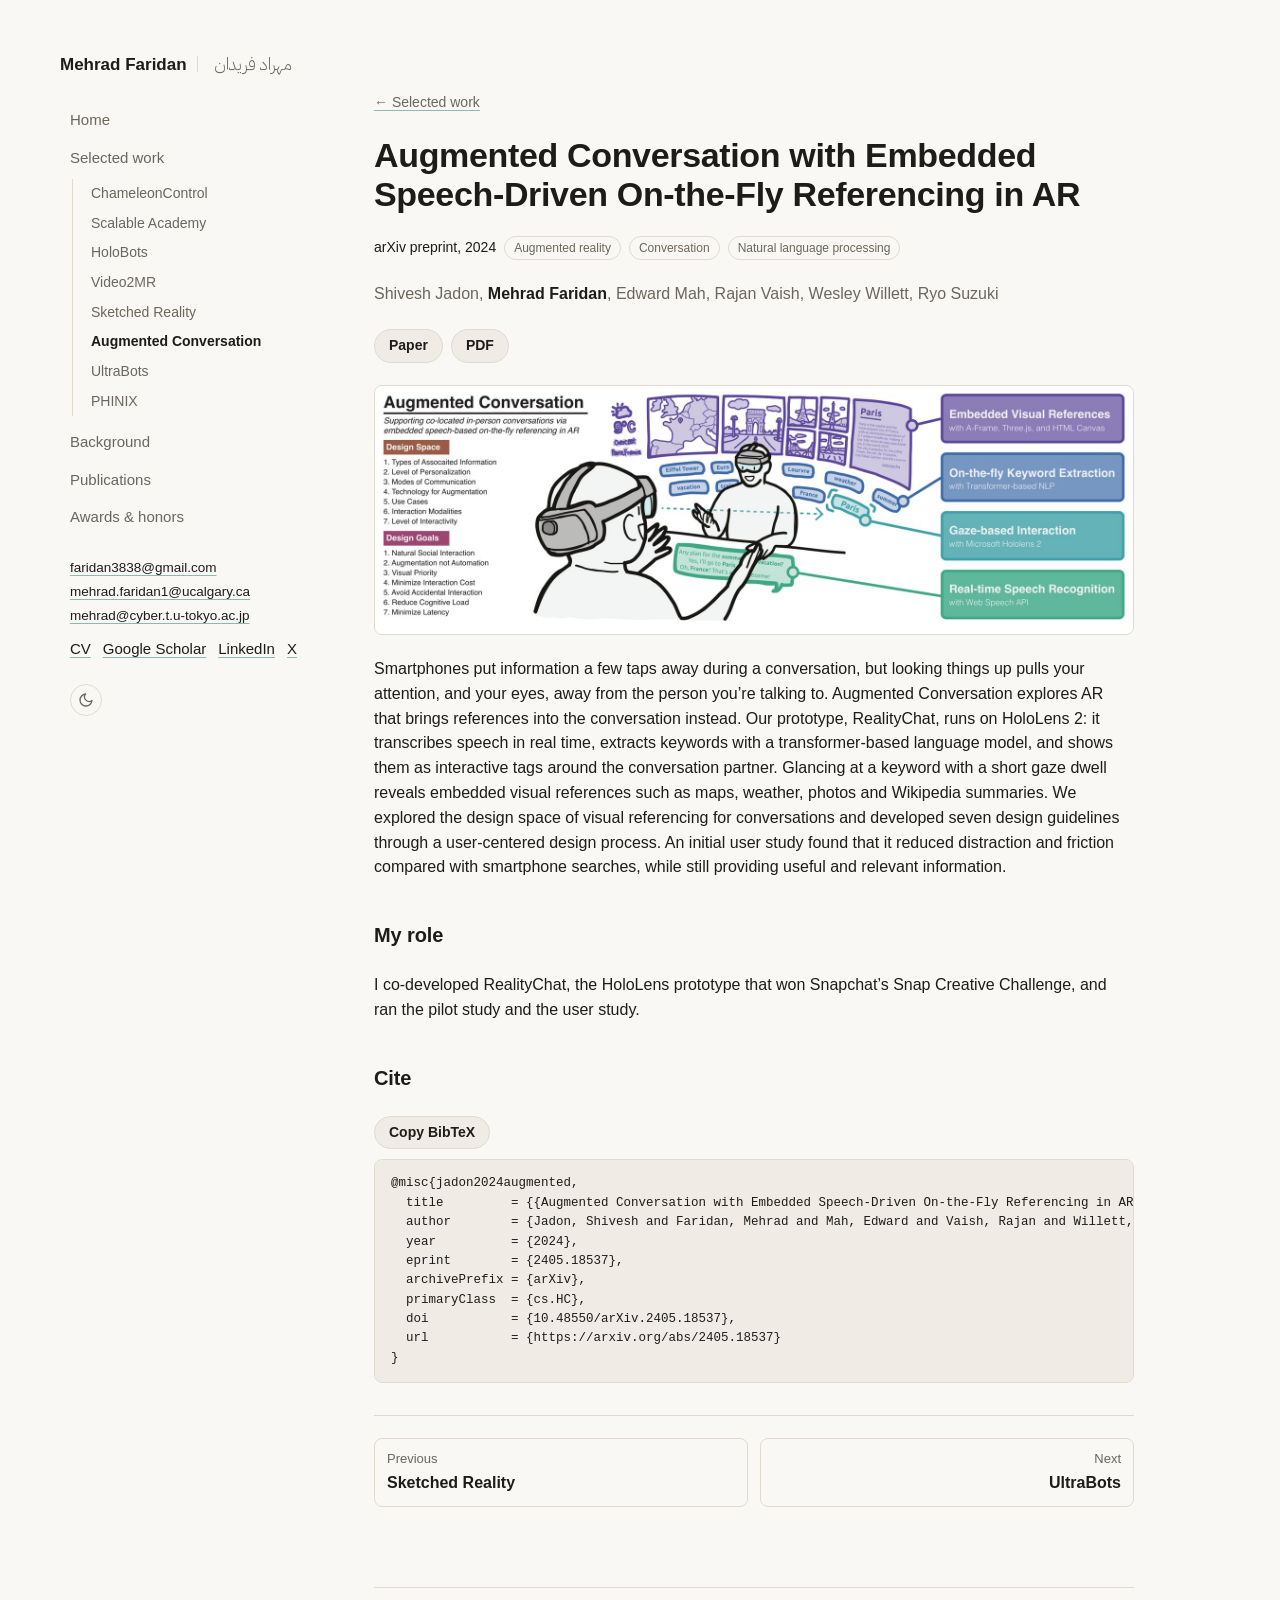
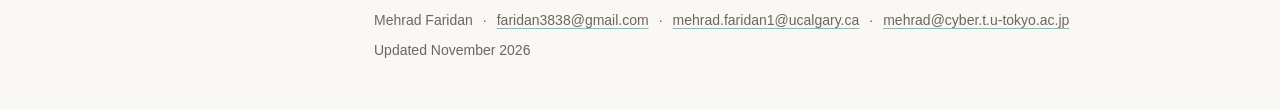
==== commit 927f292f: "Review fixes: How I built it drafts, Background moved up, awards and wording cleanup - Draft 'How I " ====
--- a/work/augmented-conversation/index.html
+++ b/work/augmented-conversation/index.html
@@ -47,9 +47,9 @@
           <li><a href="/work/ultrabots/">UltraBots</a></li>
           <li><a href="/work/phinix/">PHINIX</a></li>
       </ul>
+      <a href="/#background" data-section="background">Background</a>
       <a href="/#publications" data-section="publications">Publications</a>
       <a href="/#awards" data-section="awards">Awards &amp; honors</a>
-      <a href="/#background" data-section="background">Background</a>
     </nav>
     <div class="side-links">
       <div class="side-email"><a href="mailto:faridan3838@gmail.com">faridan3838@gmail.com</a><a href="mailto:mehrad.faridan1@ucalgary.ca">mehrad.faridan1@ucalgary.ca</a><a href="mailto:mehrad@cyber.t.u-tokyo.ac.jp">mehrad@cyber.t.u-tokyo.ac.jp</a></div>
--- a/assets/site.css
+++ b/assets/site.css
@@ -68,8 +68,6 @@
 .photo span { font-size: 40px; font-weight: 300; letter-spacing: 0.06em; color: var(--muted); }
 .looking { font-size: 18px; line-height: 1.45; font-weight: 700; text-wrap: pretty; }
 .looking em { font-style: normal; color: var(--accent); }
-.stack { font-size: 14px; color: var(--muted); }
-.stack b { color: var(--fg); font-weight: 700; }
 .links { display: flex; flex-wrap: wrap; gap: 6px 18px; font-size: 15px; color: var(--muted); }
 .links span { user-select: all; }
 
@@ -104,16 +102,6 @@
 .bg-row { display: grid; grid-template-columns: 140px 1fr; gap: 20px; font-size: 15px; }
 .bg-row .when { color: var(--muted); font-variant-numeric: tabular-nums; }
 .bg-row .sub { color: var(--muted); display: block; }
-
-/* Background timeline: assets/timeline.js draws the lines in the left gutter */
-.tl { list-style: none; margin: 0; padding: 0; position: relative; display: flex; flex-direction: column; gap: 30px; }
-.tl.drawn, .tl.drawn + .tl-edu { padding-left: 64px; }
-.tl svg { position: absolute; left: 0; top: 0; overflow: visible; pointer-events: none; }
-.tl path { fill: none; stroke: var(--accent); stroke-width: 2; stroke-linecap: round; }
-.tl circle { fill: var(--bg); stroke: var(--accent); stroke-width: 2; }
-.tl .tl-row { display: block; font-size: 15px; }
-.tl .tl-row .when { display: block; font-size: 13px; line-height: 18px; margin-bottom: 2px; }
-.tl-edu { margin: 30px 0 0; font-size: 15px; color: var(--muted); }
 
 footer { border-top: 1px solid var(--line); padding-block: 22px 40px; color: var(--muted); font-size: 14px; display: flex; flex-wrap: wrap; justify-content: space-between; gap: 8px; }
 footer .contact { flex-basis: 100%; display: flex; flex-wrap: wrap; gap: 4px 0; }
@@ -264,6 +252,11 @@
 .side-projects a { font-size: 14px; padding: 4px 10px; }
 .side-links { display: flex; flex-wrap: wrap; gap: 6px 12px; font-size: 15px; padding: 0 10px; }
 .side-email { flex-basis: 100%; display: flex; flex-direction: column; align-items: flex-start; gap: 3px; font-size: 13.5px; margin-bottom: 4px; }
+/* Phone menu: taller tap targets for the contact links */
+@media (max-width: 999px) {
+  .side-email { gap: 0; }
+  .side-email a, .side-links > a { padding-block: 5px; }
+}
 .sidebar .theme-toggle { margin-left: 10px; }
 section, .project { scroll-margin-top: 84px; }
 @media (min-width: 1000px) {
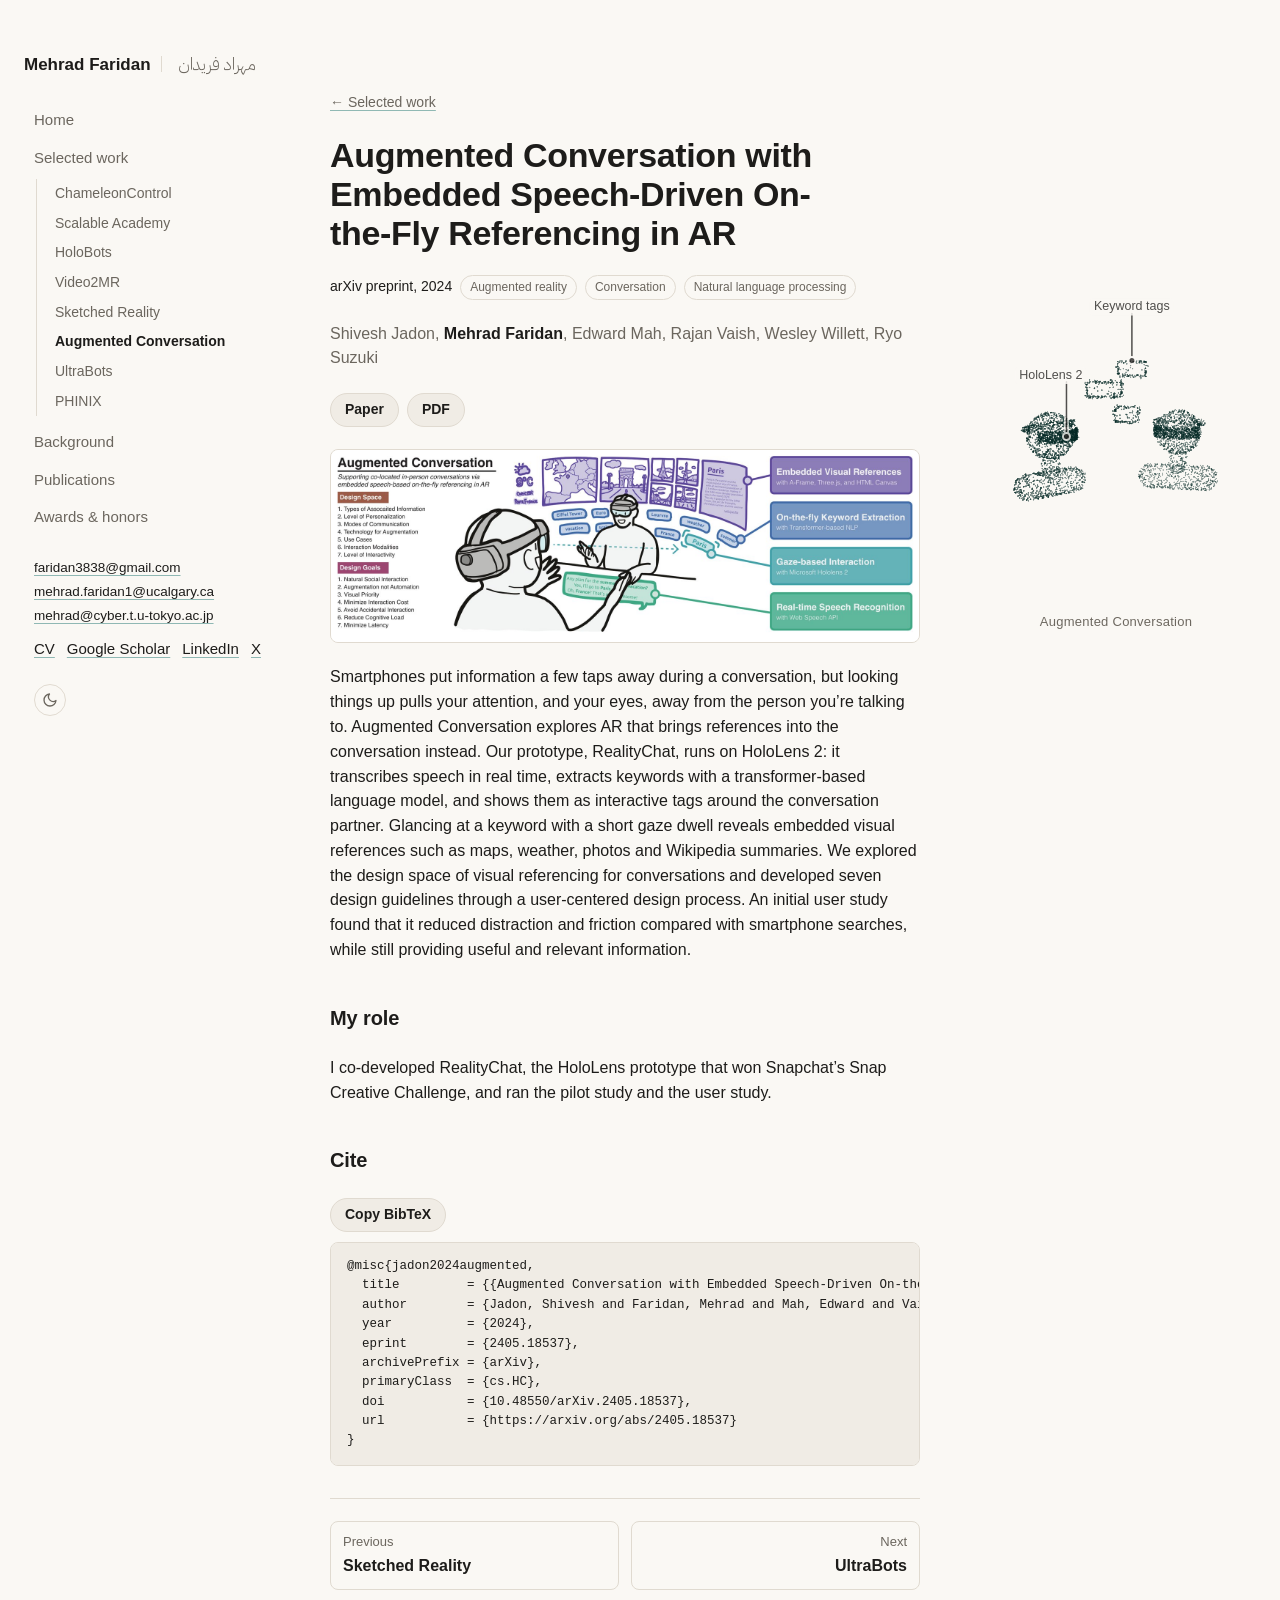
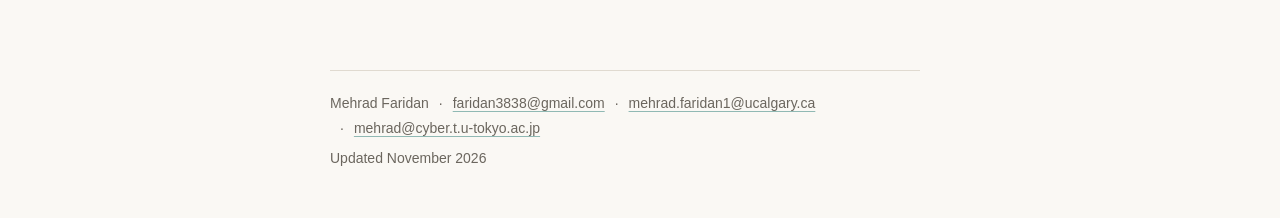
==== commit b313fbf8: "Companion: clearer leader lines, Video2MR avatar label, and the cloud on every project page Co-Autho" ====
--- a/work/augmented-conversation/index.html
+++ b/work/augmented-conversation/index.html
@@ -20,6 +20,7 @@
 <script src="/assets/theme.js"></script>
 <script src="/assets/analytics.js" defer></script>
 <script src="/assets/nav.js" defer></script>
+<script type="module" src="/assets/companion.js"></script>
 </head>
 <body>
 
@@ -101,6 +102,7 @@
     <span>Updated November 2026</span>
   </footer>
   </div>
+  <aside class="companion" data-project="augmented-conversation" aria-hidden="true"><canvas></canvas><p class="companion-label">Augmented Conversation</p></aside>
 </div>
 
 <script src="/assets/copy.js" defer></script>
--- a/assets/site.css
+++ b/assets/site.css
@@ -13,8 +13,6 @@
   --wash: rgba(14,107,102,0.07);
   --underline: rgba(14,107,102,0.45);
   --underline-soft: rgba(14,107,102,0.35);
-  --award: #0e6b66;
-  --award-ink: #ffffff;
   --font: "Helvetica Neue", Helvetica, Arial, sans-serif;
   --mono: ui-monospace, "SF Mono", Menlo, Consolas, monospace;
   color-scheme: light;
@@ -24,14 +22,14 @@
     --bg: #151515; --surface: #1f1f1f; --line: #2f2f2f; --fg: #ececec; --muted: #9b9b9b; --tag: #272727;
     --accent: #8fd0a8; --accent-ink: #1d1c1a; --wash: rgba(143,208,168,0.09);
     --underline: rgba(143,208,168,0.45); --underline-soft: rgba(143,208,168,0.35);
-    --award: #8fd0a8; --award-ink: #1d1c1a; color-scheme: dark;
+    color-scheme: dark;
   }
 }
 :root[data-theme="dark"] {
   --bg: #151515; --surface: #1f1f1f; --line: #2f2f2f; --fg: #ececec; --muted: #9b9b9b; --tag: #272727;
   --accent: #8fd0a8; --accent-ink: #1d1c1a; --wash: rgba(143,208,168,0.09);
   --underline: rgba(143,208,168,0.45); --underline-soft: rgba(143,208,168,0.35);
-  --award: #8fd0a8; --award-ink: #1d1c1a; color-scheme: dark;
+  color-scheme: dark;
 }
 
 * { box-sizing: border-box; }
@@ -86,7 +84,7 @@
   display: grid; place-items: center; color: var(--muted); font-size: 12px; text-align: center; padding: 8px;
 }
 .meta { display: flex; flex-wrap: wrap; gap: 6px; align-items: center; font-size: 13px; color: var(--muted); }
-.pill { font-size: 12px; font-weight: 700; padding: 2px 9px; border-radius: 999px; background: var(--award); color: var(--award-ink); }
+.pill { font-size: 12px; font-weight: 700; padding: 1px 8px; border-radius: 999px; border: 1px solid color-mix(in srgb, var(--fg) 35%, transparent); color: var(--fg); }
 .project p { font-size: 15px; }
 
 .pubs { display: flex; flex-direction: column; gap: 18px; }
@@ -102,6 +100,8 @@
 .bg-row { display: grid; grid-template-columns: 140px 1fr; gap: 20px; font-size: 15px; }
 .bg-row .when { color: var(--muted); font-variant-numeric: tabular-nums; }
 .bg-row .sub { color: var(--muted); display: block; }
+#awards .year-start:not(:first-child) { margin-top: 10px; }
+@media (max-width: 600px) { #awards .bg-row:not(.year-start) .when { display: none; } }
 
 footer { border-top: 1px solid var(--line); padding-block: 22px 40px; color: var(--muted); font-size: 14px; display: flex; flex-wrap: wrap; justify-content: space-between; gap: 8px; }
 footer .contact { flex-basis: 100%; display: flex; flex-wrap: wrap; gap: 4px 0; }
@@ -286,3 +286,18 @@
   .sidebar { gap: 18px; }
   .side-nav a { padding-top: 4px; padding-bottom: 4px; }
 }
+
+/* Point-cloud companion: a third column on wide screens that reshapes into each project while you scroll Selected work */
+.companion { display: none; }
+@media (min-width: 1200px) {
+  .shell { max-width: 1400px; grid-template-columns: 250px minmax(0, 680px) minmax(280px, 1fr); gap: 56px; }
+  .companion { display: flex; flex-direction: column; justify-content: center; position: sticky; top: 0; height: 100vh; opacity: 0; pointer-events: none; }
+  .companion canvas { display: block; width: 100%; aspect-ratio: 1 / 1.15; max-height: 72vh; }
+  .companion-label { margin: 6px 0 0; min-height: 1.5em; text-align: center; font-size: 13px; color: var(--muted); letter-spacing: 0.02em; }
+  .companion-notes { position: absolute; inset: 0; opacity: 0; }
+  .companion-notes svg { position: absolute; inset: 0; overflow: visible; }
+  .companion-notes line { stroke: var(--fg); stroke-width: 1.5; stroke-linecap: round; }
+  .companion-notes line.halo { stroke: var(--bg); stroke-width: 5; opacity: 0.85; }
+  .companion-notes circle { fill: var(--fg); stroke: var(--bg); stroke-width: 2; }
+  .companion-notes span { position: absolute; left: 0; top: 0; max-width: 130px; font-size: 12.5px; line-height: 15px; color: var(--fg); padding: 1px 4px; border-radius: 4px; background: color-mix(in srgb, var(--bg) 82%, transparent); }
+}
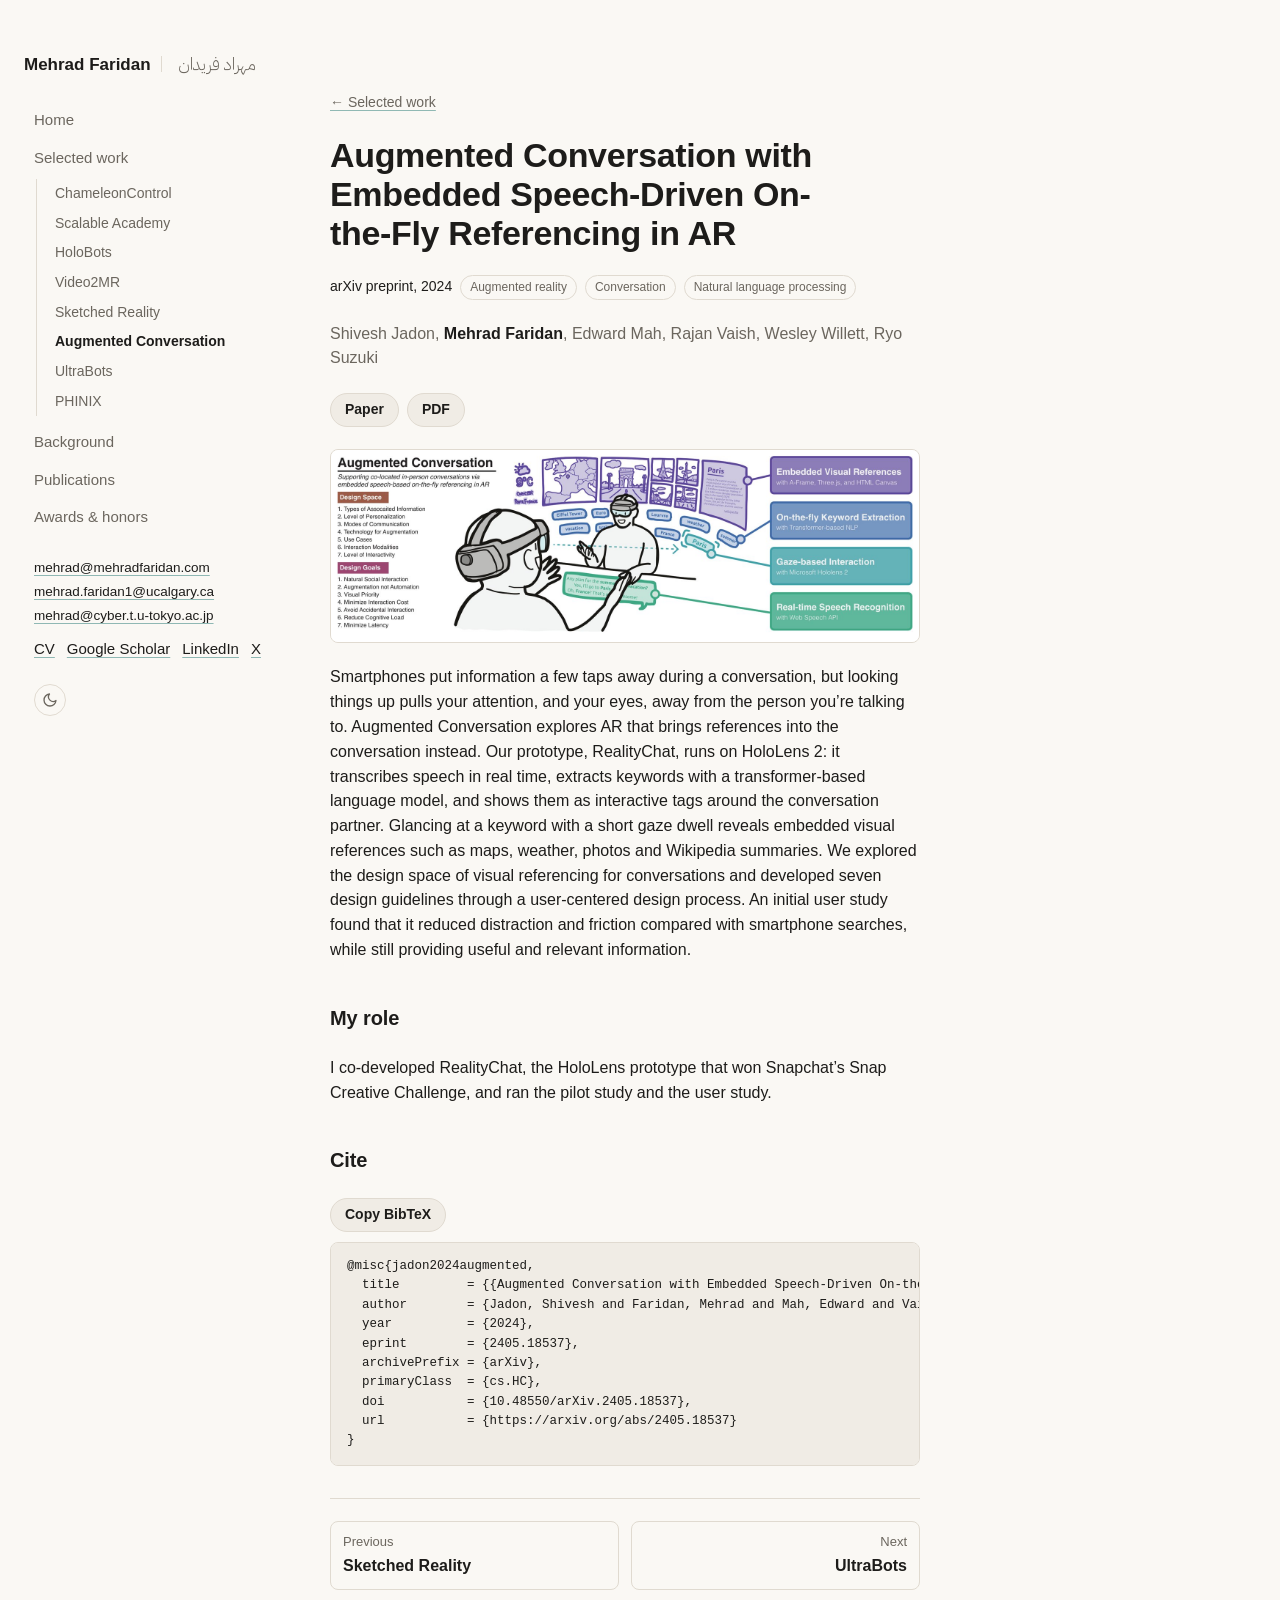
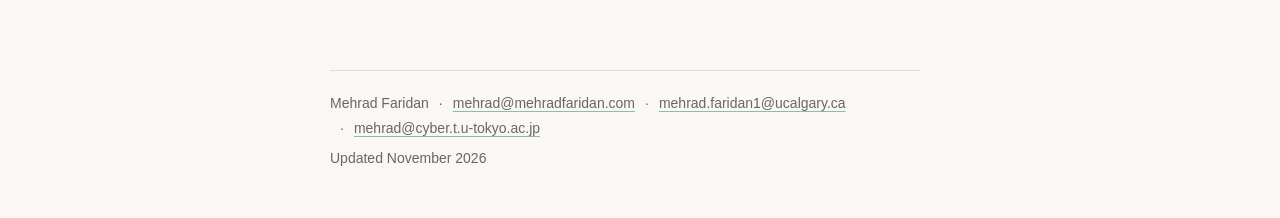
==== commit 7ba2b153: "Update email address in index.html" ====
--- a/work/augmented-conversation/index.html
+++ b/work/augmented-conversation/index.html
@@ -20,7 +20,6 @@
 <script src="/assets/theme.js"></script>
 <script src="/assets/analytics.js" defer></script>
 <script src="/assets/nav.js" defer></script>
-<script type="module" src="/assets/companion.js"></script>
 </head>
 <body>
 
@@ -53,7 +52,7 @@
       <a href="/#awards" data-section="awards">Awards &amp; honors</a>
     </nav>
     <div class="side-links">
-      <div class="side-email"><a href="mailto:faridan3838@gmail.com">faridan3838@gmail.com</a><a href="mailto:mehrad.faridan1@ucalgary.ca">mehrad.faridan1@ucalgary.ca</a><a href="mailto:mehrad@cyber.t.u-tokyo.ac.jp">mehrad@cyber.t.u-tokyo.ac.jp</a></div>
+      <div class="side-email"><a href="mailto:mehrad@mehradfaridan.com">mehrad@mehradfaridan.com</a><a href="mailto:mehrad.faridan1@ucalgary.ca">mehrad.faridan1@ucalgary.ca</a><a href="mailto:mehrad@cyber.t.u-tokyo.ac.jp">mehrad@cyber.t.u-tokyo.ac.jp</a></div>
       <a href="/Mehrad_Faridan_CV.pdf">CV</a>
       <a href="https://scholar.google.ca/citations?user=amh7v2EAAAAJ&amp;hl=en">Google Scholar</a>
       <a href="https://www.linkedin.com/in/mehradfaridan/">LinkedIn</a>
@@ -98,11 +97,10 @@
   </main>
 
   <footer>
-    <div class="contact"><span>Mehrad Faridan</span><span><a href="mailto:faridan3838@gmail.com">faridan3838@gmail.com</a></span><span><a href="mailto:mehrad.faridan1@ucalgary.ca">mehrad.faridan1@ucalgary.ca</a></span><span><a href="mailto:mehrad@cyber.t.u-tokyo.ac.jp">mehrad@cyber.t.u-tokyo.ac.jp</a></span></div>
+    <div class="contact"><span>Mehrad Faridan</span><span><a href="mailto:mehrad@mehradfaridan.com">mehrad@mehradfaridan.com</a></span><span><a href="mailto:mehrad.faridan1@ucalgary.ca">mehrad.faridan1@ucalgary.ca</a></span><span><a href="mailto:mehrad@cyber.t.u-tokyo.ac.jp">mehrad@cyber.t.u-tokyo.ac.jp</a></span></div>
     <span>Updated November 2026</span>
   </footer>
   </div>
-  <aside class="companion" data-project="augmented-conversation" aria-hidden="true"><canvas></canvas><p class="companion-label">Augmented Conversation</p></aside>
 </div>
 
 <script src="/assets/copy.js" defer></script>
--- a/assets/site.css
+++ b/assets/site.css
@@ -299,5 +299,6 @@
   .companion-notes line { stroke: var(--fg); stroke-width: 1.5; stroke-linecap: round; }
   .companion-notes line.halo { stroke: var(--bg); stroke-width: 5; opacity: 0.85; }
   .companion-notes circle { fill: var(--fg); stroke: var(--bg); stroke-width: 2; }
+  .companion-notes span.plain { font-size: 11px; color: var(--muted); padding: 0; background: none; }
   .companion-notes span { position: absolute; left: 0; top: 0; max-width: 130px; font-size: 12.5px; line-height: 15px; color: var(--fg); padding: 1px 4px; border-radius: 4px; background: color-mix(in srgb, var(--bg) 82%, transparent); }
 }
